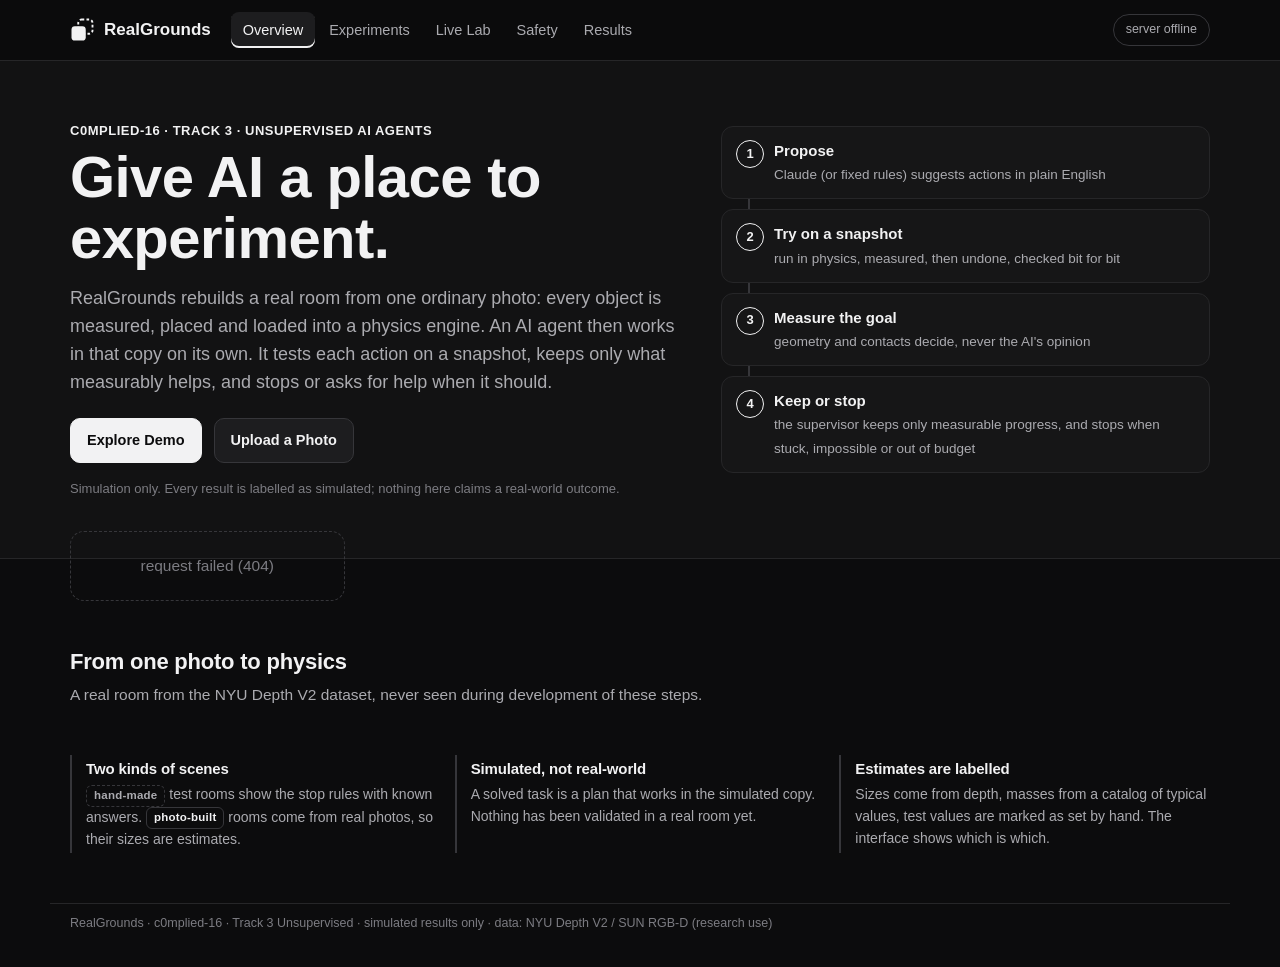
==== web/index.html @ 23e08975 "RealGrounds Night Shift: photos to physics, an autonomous agent that knows when to stop c0mpiled-16 " ====
<!doctype html>
<html lang="en">
<head>
<meta charset="utf-8">
<meta name="viewport" content="width=device-width, initial-scale=1">
<meta name="description" content="RealGrounds: real rooms from one photo, rebuilt in physics, where AI agents test actions on their own and know when to stop.">
<title>RealGrounds Lab</title>
<link rel="stylesheet" href="/web/style.css">
</head>
<body>
<header class="top">
  <div class="wrap bar">
    <a class="brand" href="#overview" aria-label="RealGrounds home"><svg class="mark" viewBox="0 0 64 64" aria-hidden="true"><rect x="22" y="4" width="38" height="38" rx="9" fill="none" stroke="currentColor" stroke-width="5" stroke-dasharray="7 6"/><rect x="4" y="22" width="38" height="38" rx="9" fill="currentColor"/></svg>RealGrounds</a>
    <nav id="nav" aria-label="Sections">
      <a href="#overview">Overview</a>
      <a href="#experiments">Experiments</a>
      <a href="#lab">Live Lab</a>
      <a href="#safety">Safety</a>
      <a href="#results">Results</a>
    </nav>
    <div class="pill" id="budget" title="The app's own supervisor: Claude is refused once this budget is spent">Claude budget …</div>
  </div>
</header>

<main>
<!-- ================================================================ OVERVIEW -->
<section class="view" id="view-overview">
  <div class="hero">
    <div class="wrap hero-grid">
      <div>
        <p class="eyebrow">c0mplied-16 · Track 3 · Unsupervised AI agents</p>
        <h1>Give AI a place to experiment.</h1>
        <p class="lead">RealGrounds rebuilds a real room from one ordinary photo: every object is measured, placed and
          loaded into a physics engine. An AI agent then works in that copy on its own. It tests each action on a
          snapshot, keeps only what measurably helps, and stops or asks for help when it should.</p>
        <div class="cta">
          <a class="btn primary" href="#experiments">Explore Demo</a>
          <button class="btn" id="cta-upload">Upload a Photo</button>
        </div>
        <p class="fine">Simulation only. Every result is labelled as simulated; nothing here claims a real-world outcome.</p>
      </div>
      <div class="loop" aria-label="How an agent works here">
        <ol>
          <li><b>Propose</b><span>Claude (or fixed rules) suggests actions in plain English</span></li>
          <li><b>Try on a snapshot</b><span>run in physics, measured, then undone, checked bit for bit</span></li>
          <li><b>Measure the goal</b><span>geometry and contacts decide, never the AI's opinion</span></li>
          <li><b>Keep or stop</b><span>the supervisor keeps only measurable progress, and stops when stuck, impossible or out of budget</span></li>
        </ol>
      </div>
    </div>
  </div>

  <div class="wrap">
    <div class="metrics" id="metrics" aria-live="polite"><div class="skeleton">Loading measured results …</div></div>

    <h2 class="sec">From one photo to physics</h2>
    <p class="sec-sub" id="pipe-sub">A real room from the NYU Depth V2 dataset, never seen during development of these steps.</p>
    <div class="pipeline" id="pipeline"></div>

    <div class="truths">
      <div><h3>Two kinds of scenes</h3><p><span class="src hand">hand-made</span> test rooms show the stop rules
        with known answers. <span class="src photo">photo-built</span> rooms come from real photos, so their sizes
        are estimates.</p></div>
      <div><h3>Simulated, not real-world</h3><p>A solved task is a plan that works in the simulated copy. Nothing has
        been validated in a real room yet.</p></div>
      <div><h3>Estimates are labelled</h3><p>Sizes come from depth, masses from a catalog of typical values, test values
        are marked as set by hand. The interface shows which is which.</p></div>
    </div>
  </div>
</section>

<!-- ================================================================ EXPERIMENTS -->
<section class="view" id="view-experiments">
  <div class="wrap">
    <p class="eyebrow">Experiments · <span class="src hand">hand-made test scenes</span></p>
    <h2 class="page">Three rooms, one task</h2>
    <p class="sec-sub">The task is the same in each room: <b>walk through the gap to the far side</b>. Only what blocks
      the gap changes. Each card replays a recorded run of the real backend; <b>Run live</b> runs it again now.</p>
    <div class="exp-grid" id="exp-grid"><div class="skeleton">Loading recorded runs …</div></div>
    <div class="detail hidden" id="exp-detail"></div>
  </div>
</section>

<!-- ================================================================ LIVE LAB -->
<section class="view" id="view-lab">
  <div class="wrap">
    <p class="eyebrow">Live Lab</p>
    <h2 class="page">Try it on a real room</h2>
    <p class="sec-sub">Pick a room rebuilt from a photo, or upload your own. Give the agent a task and watch it work. Every
      task runs on the real backend.</p>

    <div class="card step">
      <div class="step-n">1</div>
      <div class="step-body">
        <h3>Choose a room, or photograph one</h3>
        <div class="row">
          <label class="grow">Room <select id="room"></select></label>
          <label class="file btn">Upload a photo<input type="file" id="photo" accept="image/*,.heic,.HEIC"></label>
        </div>
        <div id="build" class="progress hidden"></div>
      </div>
    </div>

    <div id="roomview" class="hidden">
      <div class="card step">
        <div class="step-n">2</div>
        <div class="step-body">
          <h3>What it measured <span class="src" id="room-src"></span></h3>
          <div class="figs" id="imgs"></div>
          <p class="muted" id="roommeta"></p>
          <div class="legend"><span class="prov seen">observed</span> in the photo ·
            <span class="prov est">estimated</span> from depth or a catalog ·
            <span class="prov hand">set by hand</span> test values</div>
          <details open><summary>Objects (<span id="nobj">0</span>)</summary>
            <div class="scroll"><table id="objects" class="tbl"></table></div>
          </details>
        </div>
      </div>

      <div class="card step">
        <div class="step-n">3</div>
        <div class="step-body">
          <h3>Give it a task</h3>
          <div class="row">
            <label>Task
              <select id="kind">
                <option value="rests_on">put an object on something</option>
                <option value="reach">get within reach of an object</option>
                <option value="route">walk across the room</option>
              </select>
            </label>
            <label id="objwrap">Object <select id="obj"></select></label>
            <label id="tgtwrap">onto <select id="tgt"></select></label>
          </div>
          <div class="row">
            <button class="btn ghost" id="suggest">Ask Claude for task ideas</button>
            <div id="ideas" class="chips"></div>
          </div>
          <details class="settings"><summary>Settings: planner, budget, attempts</summary>
            <div class="row">
              <label>Planner <select id="planner"><option value="claude">Claude</option><option value="rules">fixed rules (no AI, free)</option></select></label>
              <label>Model <select id="model"></select></label>
              <label>Money per task <select id="usd"><option>0.05</option><option>0.01</option><option>0.002</option><option>0.0005</option></select></label>
              <label>Max tries <select id="tries"><option>12</option><option>6</option><option>2</option><option>1</option></select></label>
              <label class="check"><input type="checkbox" id="video" checked> record video</label>
            </div>
            <p class="muted">A tiny budget or a single try makes the supervisor stop early. Watch it explain why.</p>
          </details>
          <button class="btn primary" id="go">Run the task</button>
        </div>
      </div>

      <div id="runcard" class="card step hidden">
        <div class="step-n">4</div>
        <div class="step-body">
          <h3>What happened</h3>
          <div id="run-progress" class="progress hidden"></div>
          <div id="result"></div>
        </div>
      </div>
    </div>
  </div>
</section>

<!-- ================================================================ SAFETY -->
<section class="view" id="view-safety">
  <div class="wrap">
    <p class="eyebrow">Autonomous safety</p>
    <h2 class="page">How it knows when to stop</h2>
    <p class="sec-sub">The AI only proposes. A separate supervisor decides what is tried, what is kept and when to stop,
      from measurements. It works at three levels: each <b>task</b>, each unattended <b>run</b>, and this <b>app</b>
      (its Claude budget, top right). Every card below shows its evidence: automated tests and real runs.</p>
    <div class="rules" id="rules"><div class="skeleton">Loading evidence …</div></div>
    <div class="detail hidden" id="safety-detail"></div>
  </div>
</section>

<!-- ================================================================ RESULTS -->
<section class="view" id="view-results">
  <div class="wrap">
    <p class="eyebrow">Research results</p>
    <h2 class="page">What we measured</h2>
    <p class="sec-sub">Everything below comes from this repository's tests and run logs (also written up in RESULTS.md).
      All agent outcomes are <b>simulated</b>.</p>

    <div class="card"><div class="card-head"><h3>Automated tests</h3><button class="btn primary" id="runtests">Run all tests</button></div>
      <div id="tests"></div></div>

    <div class="card"><div class="card-head"><h3>Re-checked solutions</h3></div>
      <p class="muted">The physics is deterministic, so a solved task can be re-checked: replay only the kept actions on a
        fresh copy of the room and measure the goal again.</p><div id="verify"></div></div>

    <div class="card"><div class="card-head"><h3>Unattended evaluations on real rooms</h3>
      <div class="row tight"><label>Rooms <select id="nrooms"><option>3</option><option>5</option><option>10</option></select></label>
      <button class="btn" id="startrun">Start a small run</button></div></div>
      <p class="muted">Each run builds rooms from <span class="src photo">photos</span> (NYU Depth V2, one photo per room),
        has Claude write tasks, proves them, and stops a task, or the whole run, when it should.</p>
      <div id="nightprog" class="progress hidden"></div>
      <div id="runs"></div></div>

    <div class="card"><div class="card-head"><h3>Recorded agent runs</h3></div>
      <p class="muted">Every task run from this app, successful or not.</p><div id="appruns"></div></div>

    <div class="two">
      <div class="card"><h3>Understanding a room from one photo</h3><div id="bench"></div></div>
      <div class="card"><h3>Doing what it is told, checked by physics</h3><div id="cmds"></div></div>
    </div>

    <div class="card"><h3>Assumptions, failure cases and limitations</h3>
      <ul class="limits">
        <li><b>No real-world validation yet.</b> Every outcome is in a simulated copy of the room.</li>
        <li><b>Rooms are simplified.</b> About half of the objects are found, objects are boxes, and one photo shows only part of a room.</li>
        <li><b>Masses are catalog typical values</b> ("[typical]"); the heavy box's 40 kg is a test value set by hand.</li>
        <li><b>Failure case, our own photo:</b> in a dorm room, Claude wrote 3 tasks. One was already true and two were stopped correctly (no free floor in reach; a bag boxed in), with none solved.</li>
        <li><b>A fixed error:</b> one early "impossible" verdict was wrong (reach measured from an object's centre). Reach now uses the body's arm reach, and a test covers it.</li>
        <li><b>The loop detector has not triggered in a real run.</b> Loops can't be kept (only measurable improvement is kept), and repeated proposals are refused before they run.</li>
        <li><b>Claude's plans vary between runs</b>; the physics does not. That is why solutions are re-checked by replay.</li>
      </ul></div>
  </div>
</section>
</main>

<footer class="wrap foot">RealGrounds · c0mplied-16 · Track 3 Unsupervised · simulated results only · data: NYU Depth V2 / SUN RGB-D (research use)</footer>
<div id="toast" role="status" aria-live="polite"></div>
<script src="/web/app.js"></script>
</body>
</html>
---- web/style.css ----
/* RealGrounds Lab - dark navy, restrained green. No framework, no build step. */
:root {
  color-scheme: dark;
  --bg: #0c0c0d; --bg2: #121213; --card: #161617; --card2: #1d1d1f; --line: #262628; --line2: #36363a;
  --text: #f2f2f3; --text2: #ababb0; --muted: #7c7c82;
  --green: #f2f2f3; --green-ink: #0c0c0d; --green-soft: rgba(255, 255, 255, .07);   /* the accent: plain white */
  --amber: #d9a441; --red: #e06c6c; --blue: #b9bcc4; --slate: #8e8e94;
  --radius: 14px; --mono: ui-monospace, SFMono-Regular, Menlo, monospace;
}
* { box-sizing: border-box; }
html { scroll-behavior: smooth; }
body { margin: 0; background: var(--bg); color: var(--text); -webkit-font-smoothing: antialiased;
  font: 15.5px/1.55 -apple-system, BlinkMacSystemFont, "Segoe UI", Inter, Helvetica, Arial, sans-serif; }
.wrap { max-width: 1180px; margin: 0 auto; padding: 0 20px; }
a { color: var(--green); text-decoration: none; } a:hover { text-decoration: underline; }
h1, h2, h3 { letter-spacing: -.01em; }
.hidden { display: none !important; }
.muted { color: var(--muted); font-size: 13.5px; }

/* ---------------------------------------------------------------- top bar */
.top { position: sticky; top: 0; z-index: 10; background: rgba(12, 12, 13, .9); backdrop-filter: blur(10px);
  border-bottom: 1px solid var(--line); }
.bar { display: flex; align-items: center; gap: 20px; height: 60px; }
.brand { display: flex; align-items: center; gap: 10px; color: var(--text); font-weight: 700; font-size: 17px; white-space: nowrap; }
.brand:hover { text-decoration: none; }
.mark { width: 24px; height: 24px; color: var(--text); flex: none; }
#nav { display: flex; gap: 2px; overflow-x: auto; scrollbar-width: none; flex: 1; }
#nav::-webkit-scrollbar { display: none; }
#nav a { color: var(--text2); padding: 7px 12px; border-radius: 8px; font-size: 14.5px; white-space: nowrap; }
#nav a:hover { color: var(--text); background: var(--card); text-decoration: none; }
#nav a.on { color: var(--text); background: var(--card2); box-shadow: inset 0 -2px 0 var(--green); }
.pill { font-size: 12.5px; color: var(--text2); border: 1px solid var(--line2); border-radius: 999px; padding: 5px 12px; white-space: nowrap; }

/* ---------------------------------------------------------------- views */
.view { display: none; padding-bottom: 50px; }
.view.on { display: block; animation: fade .25s ease; }
@keyframes fade { from { opacity: 0; transform: translateY(4px); } to { opacity: 1; transform: none; } }
.eyebrow { color: var(--green); font-size: 13px; font-weight: 600; letter-spacing: .04em; text-transform: uppercase; margin: 34px 0 6px; }
h2.page { font-size: 32px; margin: 0 0 8px; }
h2.sec { font-size: 22px; margin: 44px 0 4px; }
.sec-sub { color: var(--text2); max-width: 820px; margin: 0 0 18px; }

/* ---------------------------------------------------------------- hero */
.hero { background: var(--bg2); border-bottom: 1px solid var(--line); }
.hero-grid { display: grid; grid-template-columns: 1.25fr 1fr; gap: 40px; padding-top: 26px; padding-bottom: 46px; align-items: center; }
.hero h1 { font-size: clamp(36px, 5.2vw, 58px); line-height: 1.05; margin: 6px 0 16px; }
.lead { font-size: 18px; color: var(--text2); max-width: 620px; margin: 0 0 22px; }
.cta { display: flex; gap: 12px; flex-wrap: wrap; }
.fine { color: var(--muted); font-size: 13px; margin-top: 16px; }
.loop ol { list-style: none; margin: 0; padding: 0; counter-reset: s; display: grid; gap: 10px; }
.loop li { counter-increment: s; position: relative; background: var(--card); border: 1px solid var(--line);
  border-radius: 12px; padding: 12px 14px 12px 52px; }
.loop li::before { content: counter(s); position: absolute; left: 14px; top: 13px; width: 26px; height: 26px; border-radius: 50%;
  display: grid; place-items: center; font-size: 13px; font-weight: 700; color: var(--green); border: 1.5px solid var(--green); }
.loop li:not(:last-child)::after { content: ""; position: absolute; left: 26px; bottom: -11px; width: 1.5px; height: 10px; background: var(--line2); }
.loop b { display: block; font-size: 15px; } .loop span { color: var(--text2); font-size: 13.5px; }

/* ---------------------------------------------------------------- buttons, forms */
.btn { display: inline-flex; align-items: center; justify-content: center; gap: 8px; font: inherit; font-size: 14.5px; font-weight: 600;
  border-radius: 10px; padding: 10px 16px; cursor: pointer; border: 1px solid var(--line2); background: var(--card2); color: var(--text); }
.btn:hover { border-color: var(--slate); text-decoration: none; }
.btn.primary { background: var(--green); border-color: var(--green); color: var(--green-ink); }
.btn.primary:hover { filter: brightness(1.07); }
.btn.ghost { background: transparent; }
.btn.small { padding: 6px 11px; font-size: 13px; }
.btn:disabled { opacity: .55; cursor: progress; }
.row { display: flex; flex-wrap: wrap; gap: 10px 14px; align-items: flex-end; margin: 10px 0; }
.row.tight { margin: 0; }
label { display: flex; flex-direction: column; gap: 5px; font-size: 13px; color: var(--text2); }
label.grow { flex: 1 1 300px; } .row > label { min-width: 0; max-width: 100%; } label.grow select { width: 100%; } label.check { flex-direction: row; align-items: center; gap: 7px; padding-bottom: 9px; }
select { font: inherit; font-size: 14.5px; color: var(--text); background: var(--bg2); border: 1px solid var(--line2);
  border-radius: 9px; padding: 9px 10px; max-width: 100%; }
label.file { position: relative; overflow: hidden; flex-direction: row; color: var(--text); }
label.file input { position: absolute; inset: 0; opacity: 0; cursor: pointer; }
details summary { cursor: pointer; color: var(--text2); margin: 8px 0; font-size: 14px; }

/* ---------------------------------------------------------------- cards */
.card { background: var(--card); border: 1px solid var(--line); border-radius: var(--radius); padding: 18px 20px; margin-bottom: 16px; }
.card h3 { margin: 0 0 8px; font-size: 17px; }
.card-head { display: flex; justify-content: space-between; align-items: center; gap: 12px; flex-wrap: wrap; margin-bottom: 6px; }
.card-head h3 { margin: 0; }
.two { display: grid; grid-template-columns: 1fr 1fr; gap: 16px; } .two .card { margin-bottom: 16px; }
.skeleton { color: var(--muted); padding: 22px; border: 1px dashed var(--line2); border-radius: var(--radius); text-align: center; }

/* metrics */
.metrics { display: grid; grid-template-columns: repeat(4, 1fr); gap: 14px; margin-top: -28px; position: relative; }
.metric { background: var(--card); border: 1px solid var(--line); border-radius: var(--radius); padding: 16px 18px; }
.metric .v { font-size: 30px; font-weight: 700; font-variant-numeric: tabular-nums; line-height: 1.15; }
.metric .v small { font-size: 16px; color: var(--text2); font-weight: 600; }
.metric .k { color: var(--text); font-size: 14px; font-weight: 600; margin-top: 2px; }
.metric .s { color: var(--muted); font-size: 12.5px; margin-top: 6px; }
.metric .split { display: flex; gap: 2px 12px; flex-wrap: wrap; font-size: 13px; line-height: 1.45; color: var(--text2); margin-top: 6px; }

/* pipeline */
.pipeline { display: grid; grid-template-columns: repeat(4, 1fr); gap: 14px; position: relative; }
.pipeline figure { margin: 0; background: var(--card); border: 1px solid var(--line); border-radius: var(--radius); overflow: hidden; position: relative; }
.pipeline figure:not(:last-child)::after { content: "→"; position: absolute; right: -14px; top: 38%; width: 14px; text-align: center;
  color: var(--green); font-weight: 700; z-index: 1; }
.pipeline img, .pipeline video { width: 100%; aspect-ratio: 4 / 3; object-fit: cover; object-position: left center; display: block; background: #000; }
.pipeline img.plan { object-fit: contain; background: #fff; }
.pipeline figcaption { padding: 10px 12px; font-size: 13px; color: var(--text2); }
.pipeline figcaption b { color: var(--text); display: block; font-size: 14px; }

.truths { display: grid; grid-template-columns: repeat(3, 1fr); gap: 14px; margin-top: 30px; }
.truths > div { border-left: 2px solid var(--line2); padding: 2px 0 2px 14px; }
.truths h3 { font-size: 15px; margin: 0 0 4px; } .truths p { margin: 0; color: var(--text2); font-size: 14px; }

/* tags, source badges */
.tag { display: inline-flex; align-items: center; gap: 5px; border-radius: 999px; padding: 2px 10px; font-size: 12.5px; font-weight: 700;
  border: 1px solid currentColor; white-space: nowrap; }
.tag.good { color: var(--green); background: var(--green-soft); } .tag.warn { color: var(--amber); }
.tag.bad { color: var(--red); } .tag.info { color: var(--blue); } .tag.slate { color: var(--slate); }
.src { display: inline-block; font-size: 11.5px; font-weight: 700; letter-spacing: .02em; border-radius: 6px; padding: 1px 7px;
  text-transform: none; vertical-align: middle; }
.src.hand { color: var(--text2); border: 1px dashed var(--line2); } .src.photo { color: var(--text); border: 1px solid var(--line2); }
.prov { display: inline-block; font-size: 11.5px; border-radius: 5px; padding: 0 6px; font-weight: 600; white-space: nowrap; }
.prov.seen { color: var(--text); background: var(--green-soft); } .prov.est { color: var(--amber); background: rgba(217, 164, 65, .1); }
.prov.hand { color: var(--text2); border: 1px dashed var(--line2); }
.legend { font-size: 13px; color: var(--text2); margin: 6px 0; }

/* ---------------------------------------------------------------- experiments */
.exp-grid { display: grid; grid-template-columns: repeat(3, 1fr); gap: 16px; }
.exp { background: var(--card); border: 1px solid var(--line); border-radius: var(--radius); overflow: hidden; display: flex; flex-direction: column; }
.exp.sel { border-color: var(--green); box-shadow: 0 0 0 1px var(--green); }
.exp .media { aspect-ratio: 4 / 3; background: #05080f; position: relative; }
.exp .media video, .exp .media img { width: 100%; height: 100%; object-fit: cover; object-position: left center; display: block; }
.exp .media img.strip { object-fit: cover; object-position: left center; }  /* the stills strip: show its first frame */
.exp .body { padding: 14px 16px 16px; display: flex; flex-direction: column; gap: 8px; flex: 1; }
.exp h3 { margin: 0; font-size: 18px; display: flex; justify-content: space-between; align-items: center; gap: 8px; }
.exp p { margin: 0; color: var(--text2); font-size: 14px; }
.stats { display: grid; grid-template-columns: repeat(4, 1fr); gap: 6px; margin: 4px 0; }
.stats div { background: var(--bg2); border: 1px solid var(--line); border-radius: 9px; padding: 6px 8px; }
.stats b { display: block; font-size: 16px; font-variant-numeric: tabular-nums; } .stats span { font-size: 11.5px; color: var(--muted); }
.exp .acts { display: flex; gap: 8px; flex-wrap: wrap; margin-top: auto; padding-top: 6px; }
.exp select { font-size: 12.5px; padding: 5px 7px; }

.detail { background: var(--card); border: 1px solid var(--line2); border-radius: var(--radius); margin-top: 18px; padding: 20px;
  display: grid; grid-template-columns: 1.05fr 1fr; gap: 22px; }
.detail video, .detail img.big { width: 100%; border-radius: 10px; background: #000; display: block; }
.detail img.big { background: #05080f; }
.detail h3 { margin: 0 0 6px; font-size: 19px; }
.kv { display: grid; grid-template-columns: auto 1fr; gap: 4px 12px; font-size: 14px; margin: 10px 0; }
.kv dt { color: var(--muted); } .kv dd { margin: 0; }
.box { border: 1px solid var(--line); background: var(--bg2); border-radius: 10px; padding: 10px 12px; font-size: 14px; margin-top: 10px; }
.box.lim { border-left: 3px solid var(--amber); }

/* timeline */
.tl-head { display: flex; justify-content: space-between; align-items: center; gap: 10px; margin-bottom: 8px; }
.tl { list-style: none; margin: 0; padding: 0; position: relative; }
.tl li { position: relative; padding: 8px 10px 10px 34px; border-radius: 9px; transition: background .3s, opacity .3s; }
.tl li::before { content: ""; position: absolute; left: 13px; top: 15px; width: 10px; height: 10px; border-radius: 50%; background: var(--slate); }
.tl li::after { content: ""; position: absolute; left: 17.5px; top: 27px; bottom: -6px; width: 1px; background: var(--line2); }
.tl li:last-child::after { display: none; }
.tl li.k-goal::before { background: var(--blue); } .tl li.k-plan::before { background: var(--slate); }
.tl li.k-try.ok::before, .tl li.k-commit::before, .tl li.k-end.good::before { background: var(--green); }
.tl li.k-try.bad::before, .tl li.k-refused::before { background: var(--red); } .tl li.k-try.warn::before, .tl li.k-end.warn::before { background: var(--amber); }
.tl li.k-end.info::before { background: var(--blue); }
.tl .lbl { font-size: 11px; font-weight: 800; letter-spacing: .06em; color: var(--muted); margin-right: 6px; }
.tl .act { font-family: var(--mono); font-size: 13px; background: var(--bg2); border: 1px solid var(--line); border-radius: 6px; padding: 0 6px; }
.tl .why { color: var(--text2); font-size: 13.5px; display: block; margin-top: 2px; }
.tl .q { color: var(--text2); font-style: italic; font-size: 13.5px; display: block; margin-top: 3px; }
.tl li.pending { opacity: .18; } .tl li.now { background: var(--green-soft); }

/* ---------------------------------------------------------------- lab */
.step { display: flex; gap: 16px; } .step-n { flex: 0 0 30px; height: 30px; border-radius: 50%; border: 1.5px solid var(--green);
  color: var(--green); display: grid; place-items: center; font-weight: 700; font-size: 14px; margin-top: 2px; }
.step-body { flex: 1; min-width: 0; } .step-body h3 { font-size: 18px; }
.figs { display: grid; grid-template-columns: repeat(3, 1fr); gap: 10px; }
.figs figure { margin: 0; } .figs img { width: 100%; aspect-ratio: 4 / 3; object-fit: cover; border-radius: 10px; border: 1px solid var(--line); display: block; }
.figs img.plan { object-fit: contain; background: #fff; }
figcaption { font-size: 12.5px; color: var(--muted); margin-top: 4px; }
.chips { display: flex; flex-wrap: wrap; gap: 7px; align-items: center; }
.chip { border: 1px solid var(--line2); border-radius: 999px; padding: 5px 12px; font-size: 13.5px; background: var(--bg2); color: var(--text); cursor: pointer; font: inherit; }
.chip:hover { border-color: var(--green); }
.scroll { overflow-x: auto; } .scroll .tbl { min-width: 600px; }   /* phones scroll the table instead of crushing it */
.tbl { width: 100%; border-collapse: collapse; font-size: 13.5px; }
.tbl th, .tbl td { text-align: left; padding: 8px 9px; border-bottom: 1px solid var(--line); vertical-align: top; }
.tbl th { color: var(--muted); font-weight: 600; font-size: 12.5px; text-transform: uppercase; letter-spacing: .03em; }
.tbl td.num, .tbl th.num { text-align: right; font-variant-numeric: tabular-nums; }
.tbl tr:hover td { background: rgba(255, 255, 255, .015); }

/* progress */
.progress { border: 1px solid var(--line2); background: var(--bg2); border-radius: 12px; padding: 14px 16px; margin-top: 12px; }
.progress .ph { display: flex; justify-content: space-between; gap: 10px; font-weight: 600; flex-wrap: wrap; }
.progress .ph .t { color: var(--green); font-variant-numeric: tabular-nums; }
.bar-ind { height: 4px; border-radius: 4px; background: var(--line); overflow: hidden; margin: 10px 0; position: relative; }
.bar-ind::after { content: ""; position: absolute; left: -40%; width: 40%; height: 100%; background: var(--green); border-radius: 4px; animation: slide 1.4s ease-in-out infinite; }
@keyframes slide { to { left: 100%; } }
.progress .note { color: var(--text2); font-size: 13.5px; }
.log { font: 12.5px/1.5 var(--mono); color: var(--text2); white-space: pre-wrap; max-height: 220px; overflow: auto; margin-top: 8px; }

.result-head { display: flex; gap: 10px; align-items: center; flex-wrap: wrap; margin-bottom: 6px; }
.result-grid { display: grid; grid-template-columns: 1fr 1fr; gap: 18px; margin-top: 10px; }
.result-grid video, .result-grid img { width: 100%; border-radius: 10px; background: #000; }

/* ---------------------------------------------------------------- safety */
.rules { display: grid; grid-template-columns: repeat(auto-fill, minmax(330px, 1fr)); gap: 16px; }
.rule { background: var(--card); border: 1px solid var(--line); border-radius: var(--radius); padding: 18px; display: flex; flex-direction: column; gap: 8px; }
.rule h3 { margin: 0; font-size: 17px; display: flex; justify-content: space-between; gap: 8px; align-items: center; }
.rule p { margin: 0; color: var(--text2); font-size: 14px; }
.rule .sig { font-size: 13.5px; } .rule .sig b { color: var(--muted); font-weight: 600; }
.ev { border-top: 1px solid var(--line); padding-top: 8px; display: grid; gap: 4px; font-size: 13.5px; }
.ev .t { color: var(--text2); } .ev .t::before { content: "✓ "; color: var(--green); font-weight: 700; }
.ev .t.no::before { content: "✗ "; color: var(--red); }
.ev .r { color: var(--text); } .ev .r::before { content: "● "; color: var(--blue); font-size: 10px; vertical-align: 2px; }
.rule .acts { margin-top: auto; display: flex; gap: 8px; flex-wrap: wrap; padding-top: 4px; }

/* results */
.tests-sum { display: flex; align-items: center; gap: 12px; flex-wrap: wrap; margin: 6px 0 10px; }
.tsec summary { color: var(--text); font-weight: 600; }
.tsec .tbl td:first-child::before { content: "✓ "; color: var(--green); font-weight: 700; }
.tsec .tbl td.fail:first-child::before { content: "✗ "; color: var(--red); }
.limits { margin: 0; padding-left: 18px; color: var(--text2); } .limits li { margin: 6px 0; } .limits b { color: var(--text); }

#toast { position: fixed; left: 50%; bottom: 22px; transform: translateX(-50%) translateY(20px); opacity: 0; background: var(--card2);
  border: 1px solid var(--line2); color: var(--text); padding: 10px 16px; border-radius: 10px; font-size: 14px; transition: .25s; z-index: 20;
  max-width: calc(100vw - 32px); pointer-events: none; }
#toast.on { opacity: 1; transform: translateX(-50%); } #toast.err { border-color: var(--red); }
.foot { color: var(--muted); font-size: 12.5px; padding-top: 10px; padding-bottom: 34px; border-top: 1px solid var(--line); }

/* ---------------------------------------------------------------- responsive */
@media (max-width: 980px) {
  .hero-grid { grid-template-columns: 1fr; gap: 26px; }
  .metrics { grid-template-columns: repeat(2, 1fr); margin-top: 18px; }
  .pipeline { grid-template-columns: repeat(2, 1fr); } .pipeline figure::after { display: none; }
  .exp-grid { grid-template-columns: 1fr 1fr; } .detail { grid-template-columns: 1fr; }
  .truths { grid-template-columns: 1fr; } .two { grid-template-columns: 1fr; } .result-grid { grid-template-columns: 1fr; }
}
@media (max-width: 640px) {
  .wrap { padding: 0 16px; }
  .bar { gap: 10px; height: auto; padding: 10px 16px; flex-wrap: wrap; }
  #nav { order: 3; flex-basis: 100%; } .pill { margin-left: auto; font-size: 11.5px; }
  h2.page { font-size: 26px; } .lead { font-size: 16.5px; }
  .metrics, .exp-grid, .figs { grid-template-columns: 1fr; } .pipeline { grid-template-columns: 1fr; }
  .stats { grid-template-columns: repeat(2, 1fr); }
  .step { gap: 10px; } .step-n { flex-basis: 26px; height: 26px; font-size: 13px; }
  .card { padding: 15px; } .detail { padding: 15px; } .rules { grid-template-columns: 1fr; }
}
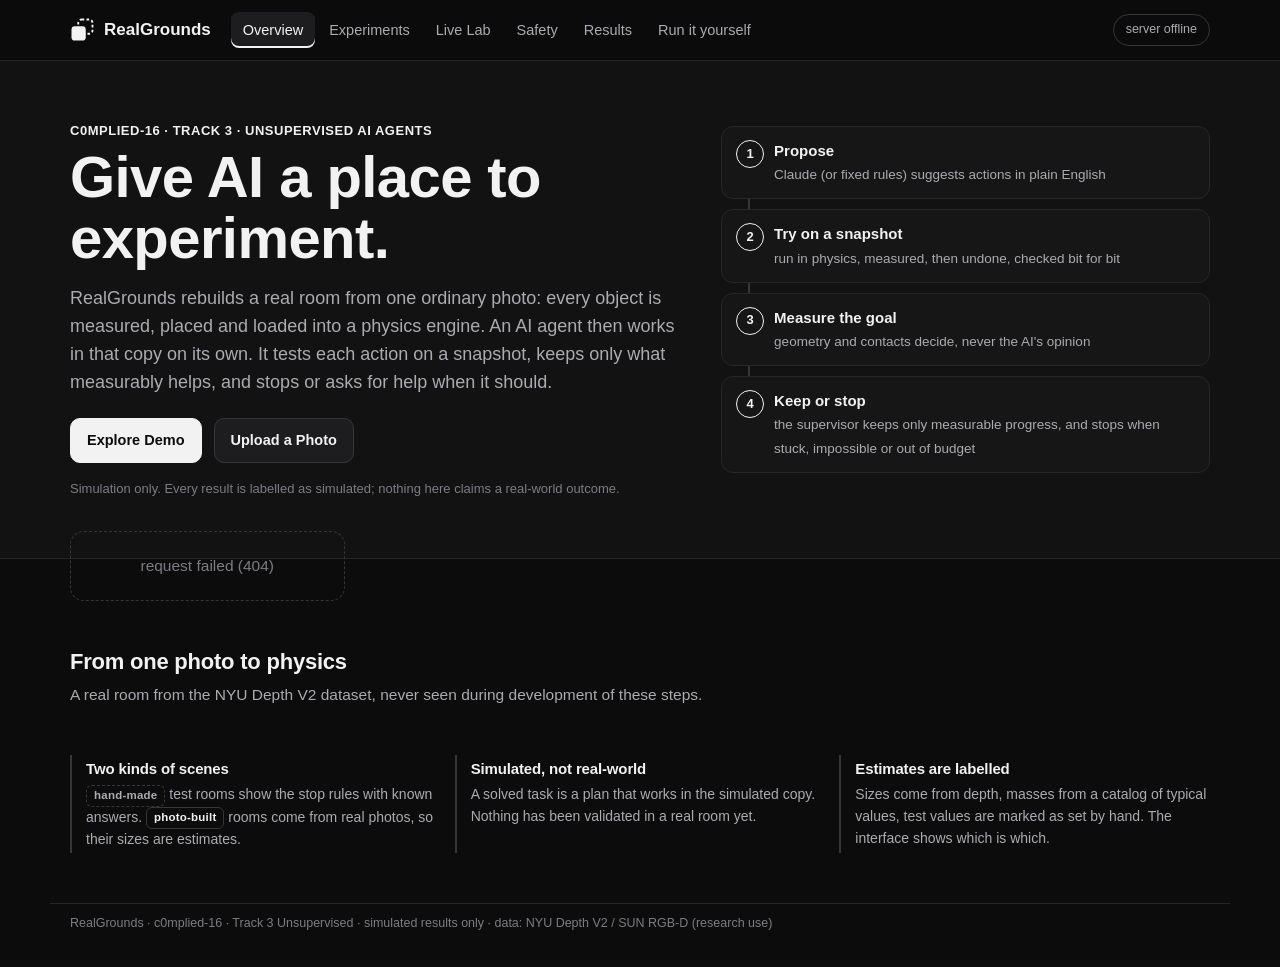
==== commit 4da0593a: "Run-it-yourself instructions on the site; experiments slide; slides in the site's colours Co-Authore" ====
--- a/web/index.html
+++ b/web/index.html
@@ -17,6 +17,7 @@
       <a href="#lab">Live Lab</a>
       <a href="#safety">Safety</a>
       <a href="#results">Results</a>
+      <a href="#run">Run it yourself</a>
     </nav>
     <div class="pill" id="budget" title="The app's own supervisor: Claude is refused once this budget is spent">Claude budget …</div>
   </div>
@@ -35,7 +36,7 @@
           snapshot, keeps only what measurably helps, and stops or asks for help when it should.</p>
         <div class="cta">
           <a class="btn primary" href="#experiments">Explore Demo</a>
-          <button class="btn" id="cta-upload">Upload a Photo</button>
+          <button class="btn live-only" id="cta-upload">Upload a Photo</button>
         </div>
         <p class="fine">Simulation only. Every result is labelled as simulated; nothing here claims a real-world outcome.</p>
       </div>
@@ -75,7 +76,7 @@
     <p class="eyebrow">Experiments · <span class="src hand">hand-made test scenes</span></p>
     <h2 class="page">Three rooms, one task</h2>
     <p class="sec-sub">The task is the same in each room: <b>walk through the gap to the far side</b>. Only what blocks
-      the gap changes. Each card replays a recorded run of the real backend; <b>Run live</b> runs it again now.</p>
+      the gap changes. Each card replays a recorded run of the real backend<span class="live-only">; <b>Run live</b> runs it again now</span>.</p>
     <div class="exp-grid" id="exp-grid"><div class="skeleton">Loading recorded runs …</div></div>
     <div class="detail hidden" id="exp-detail"></div>
   </div>
@@ -89,13 +90,16 @@
     <p class="sec-sub">Pick a room rebuilt from a photo, or upload your own. Give the agent a task and watch it work. Every
       task runs on the real backend.</p>
 
+    <div class="card static-note"><h3>Published snapshot</h3><p class="muted">Explore the rooms below as they were
+      measured. Running the agent, uploading a photo and running the tests need the local app:
+      <code>python app.py</code> in the project folder. See <a href="#run">Run it yourself</a>.</p></div>
     <div class="card step">
       <div class="step-n">1</div>
       <div class="step-body">
         <h3>Choose a room, or photograph one</h3>
         <div class="row">
           <label class="grow">Room <select id="room"></select></label>
-          <label class="file btn">Upload a photo<input type="file" id="photo" accept="image/*,.heic,.HEIC"></label>
+          <label class="file btn live-only">Upload a photo<input type="file" id="photo" accept="image/*,.heic,.HEIC"></label>
         </div>
         <div id="build" class="progress hidden"></div>
       </div>
@@ -117,7 +121,7 @@
         </div>
       </div>
 
-      <div class="card step">
+      <div class="card step live-only">
         <div class="step-n">3</div>
         <div class="step-body">
           <h3>Give it a task</h3>
@@ -183,7 +187,7 @@
     <p class="sec-sub">Everything below comes from this repository's tests and run logs (also written up in RESULTS.md).
       All agent outcomes are <b>simulated</b>.</p>
 
-    <div class="card"><div class="card-head"><h3>Automated tests</h3><button class="btn primary" id="runtests">Run all tests</button></div>
+    <div class="card"><div class="card-head"><h3>Automated tests</h3><button class="btn primary live-only" id="runtests">Run all tests</button></div>
       <div id="tests"></div></div>
 
     <div class="card"><div class="card-head"><h3>Re-checked solutions</h3></div>
@@ -191,7 +195,7 @@
         fresh copy of the room and measure the goal again.</p><div id="verify"></div></div>
 
     <div class="card"><div class="card-head"><h3>Unattended evaluations on real rooms</h3>
-      <div class="row tight"><label>Rooms <select id="nrooms"><option>3</option><option>5</option><option>10</option></select></label>
+      <div class="row tight live-only"><label>Rooms <select id="nrooms"><option>3</option><option>5</option><option>10</option></select></label>
       <button class="btn" id="startrun">Start a small run</button></div></div>
       <p class="muted">Each run builds rooms from <span class="src photo">photos</span> (NYU Depth V2, one photo per room),
         has Claude write tasks, proves them, and stops a task, or the whole run, when it should.</p>
@@ -218,6 +222,56 @@
       </ul></div>
   </div>
 </section>
+<!-- ================================================================ RUN IT YOURSELF -->
+<section class="view" id="view-run">
+  <div class="wrap">
+    <p class="eyebrow">Run it yourself</p>
+    <h2 class="page">Reproduce the experiments</h2>
+    <p class="sec-sub">Everything on this site comes from code you can run. The three experiments need only the physics
+      engine: no vision models, no GPU. Claude is optional; the fixed-rules planner is free and needs no key.</p>
+
+    <div class="card step"><div class="step-n">1</div><div class="step-body">
+      <h3>Get the code and install</h3>
+      <p class="muted">Tested on macOS (Apple Silicon) with Python 3.14.</p>
+<pre class="cmd">git clone &lt;repository URL from our submission&gt; realgrounds
+cd realgrounds
+python3 -m venv .venv &amp;&amp; source .venv/bin/activate
+pip install numpy opencv-python pyyaml mujoco anthropic</pre>
+    </div></div>
+
+    <div class="card step"><div class="step-n">2</div><div class="step-body">
+      <h3>Run the three experiments (about 10 seconds each)</h3>
+<pre class="cmd">python run_task.py --scene light --planner rules --video   # solved: the box is moved out of the way
+python run_task.py --scene heavy --planner rules --video   # stops: 40 kg test box, the arm lifts 15 kg
+python run_task.py --scene wall  --planner rules           # stops at once: impossible by geometry</pre>
+      <p class="muted">Each run writes <code>outputs/tasks/&lt;scene&gt;/</code>: <code>report.md</code> (every try, what was
+        kept, the supervisor's decision), <code>video.mp4</code> and <code>stills.png</code>.</p>
+    </div></div>
+
+    <div class="card step"><div class="step-n">3</div><div class="step-body">
+      <h3>Let Claude plan (optional)</h3>
+<pre class="cmd">echo "ANTHROPIC_API_KEY=sk-ant-..." &gt; .env              # stays local, git-ignored
+python run_task.py --scene heavy --planner claude --video  # about $0.001 per run with Claude Haiku 5.5</pre>
+      <p class="muted">Try the stop rules: <code>--max-tries 1</code> stops on the attempt limit. Every Claude call is priced and
+        counted; the supervisor stops a task when its budget is spent.</p>
+    </div></div>
+
+    <div class="card step"><div class="step-n">4</div><div class="step-body">
+      <h3>Check the claims</h3>
+<pre class="cmd">pip install pillow matplotlib trimesh
+python -m unittest discover -s tests -t .                 # 44 tests, about 7 s, no network, no cost</pre>
+    </div></div>
+
+    <div class="card step"><div class="step-n">5</div><div class="step-body">
+      <h3>The full app and your own photos</h3>
+<pre class="cmd">pip install -r requirements.txt                          # plus MoGe-2, see requirements.txt
+python app.py                                             # this site, live, at http://127.0.0.1:8000</pre>
+      <p class="muted">Rebuilding rooms from photos needs the four vision models in <code>models/</code> (MoGe-2, SegFormer,
+        Grounding DINO, SAM; about a minute per photo on an M-series Mac). The README lists them. With the app running, every
+        button on this site works: run the experiments live, upload a photo, run the tests.</p>
+    </div></div>
+  </div>
+</section>
 </main>
 
 <footer class="wrap foot">RealGrounds · c0mplied-16 · Track 3 Unsupervised · simulated results only · data: NYU Depth V2 / SUN RGB-D (research use)</footer>
--- a/web/style.css
+++ b/web/style.css
@@ -18,7 +18,7 @@
 .muted { color: var(--muted); font-size: 13.5px; }
 
 /* ---------------------------------------------------------------- top bar */
-.top { position: sticky; top: 0; z-index: 10; background: rgba(12, 12, 13, .9); backdrop-filter: blur(10px);
+.top { position: sticky; top: env(safe-area-inset-top, 0px); z-index: 10; background: rgba(12, 12, 13, .9); backdrop-filter: blur(10px);
   border-bottom: 1px solid var(--line); }
 .bar { display: flex; align-items: center; gap: 20px; height: 60px; }
 .brand { display: flex; align-items: center; gap: 10px; color: var(--text); font-weight: 700; font-size: 17px; white-space: nowrap; }
@@ -236,3 +236,11 @@
   .step { gap: 10px; } .step-n { flex-basis: 26px; height: 26px; font-size: 13px; }
   .card { padding: 15px; } .detail { padding: 15px; } .rules { grid-template-columns: 1fr; }
 }
+
+/* published snapshot: hide what needs the local backend */
+.static-note { display: none; }
+body.static .static-note { display: block; }
+body.static .live-only { display: none !important; }
+code { font-family: var(--mono); font-size: .92em; background: var(--bg2); border: 1px solid var(--line); border-radius: 5px; padding: 0 5px; }
+pre.cmd { font: 13.5px/1.6 var(--mono); background: var(--bg2); border: 1px solid var(--line); border-radius: 10px; padding: 12px 14px;
+  overflow-x: auto; color: var(--text); margin: 8px 0; white-space: pre; }
